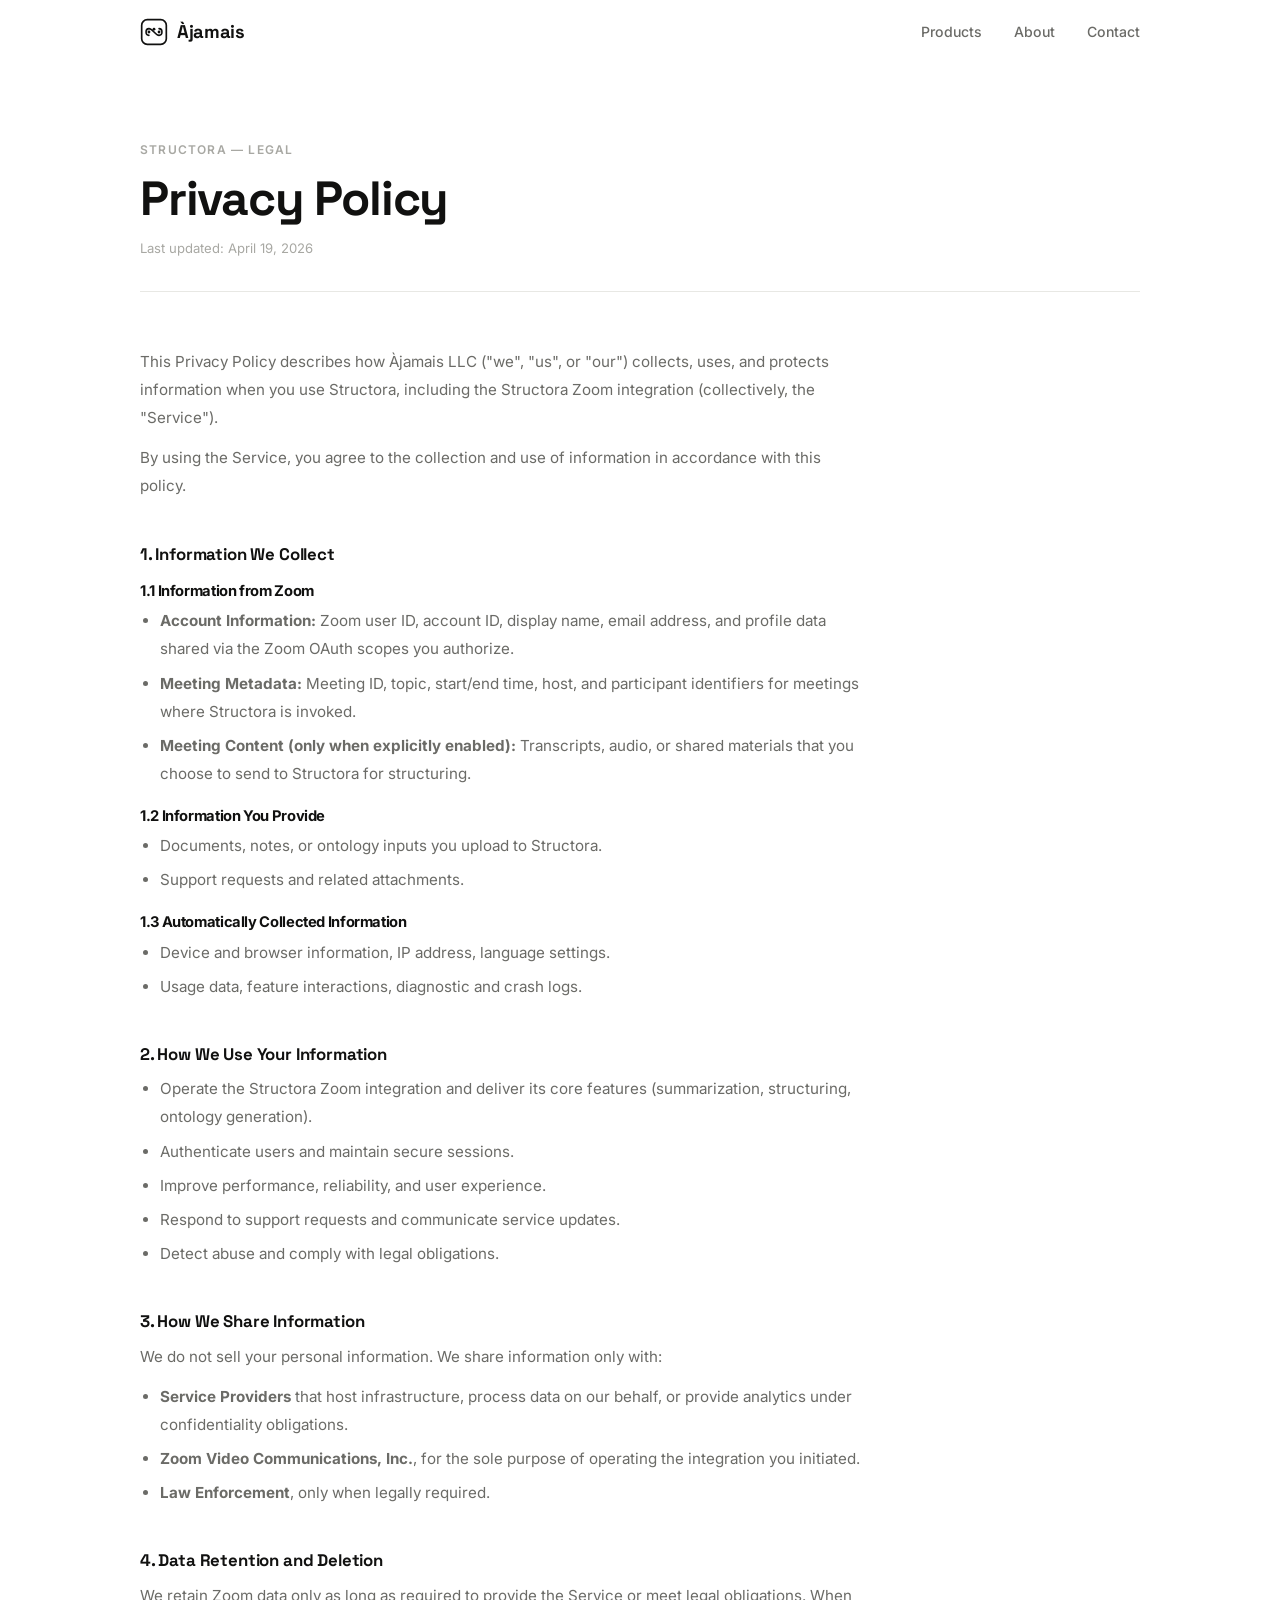
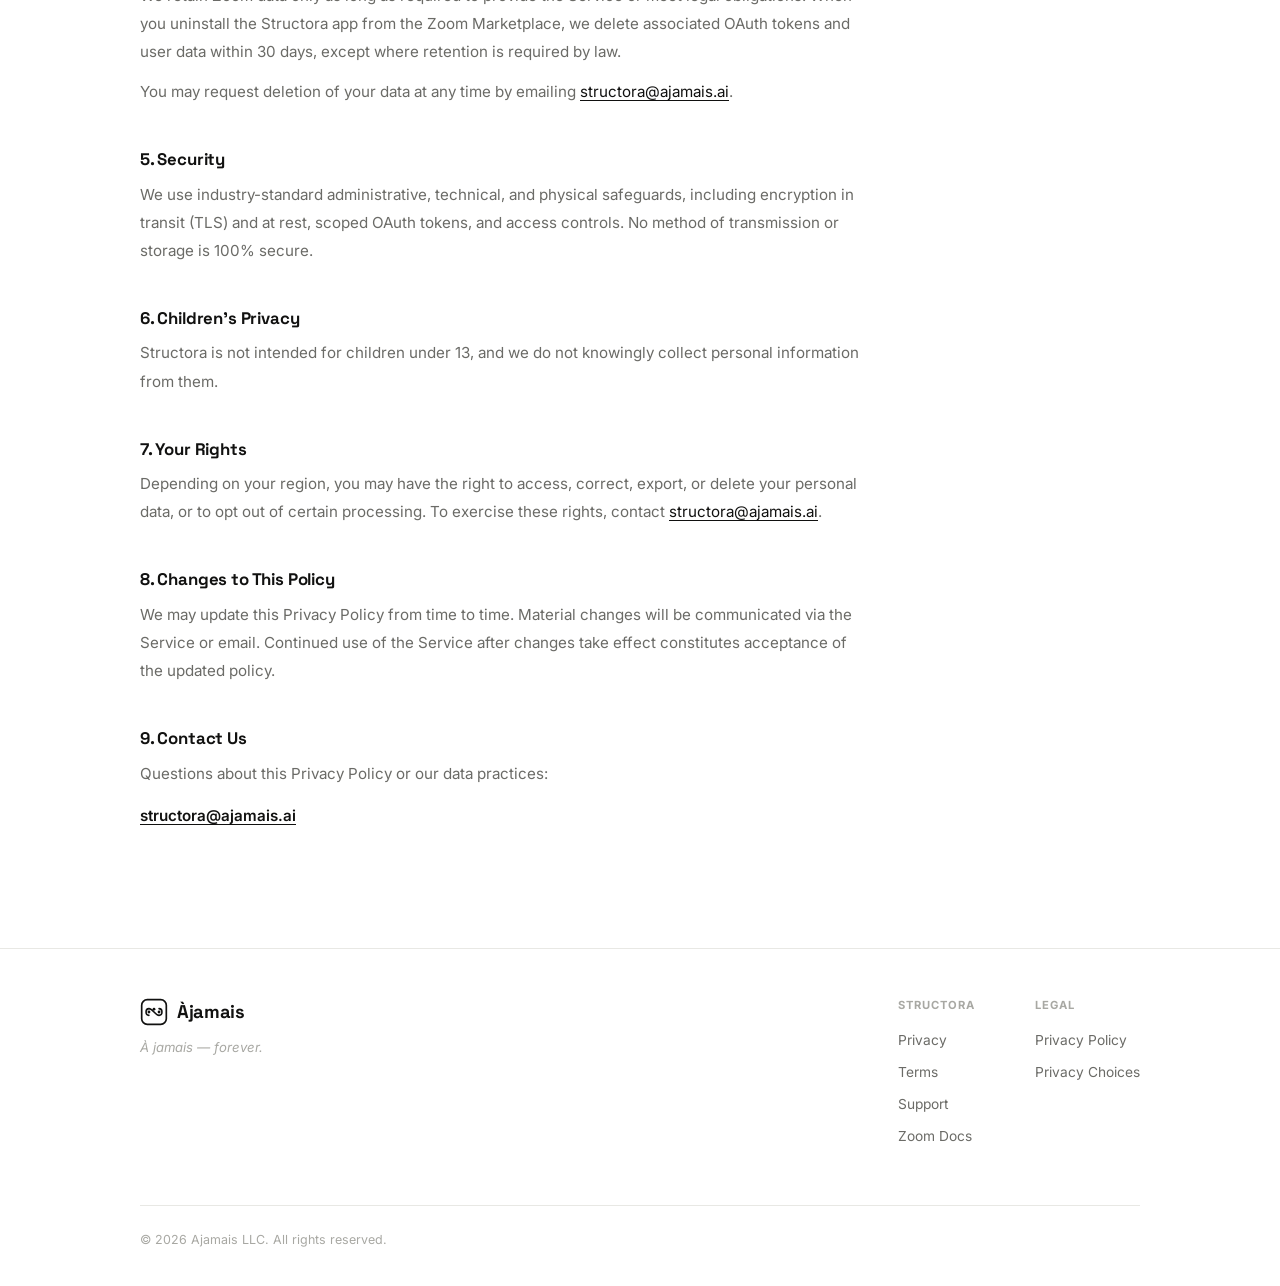
==== structora/privacy/index.html @ b56a64df "Add Structora placeholder pages for Zoom app review Zoom Marketplace review requires publicly reacha" ====
<!DOCTYPE html>
<html lang="en">
<head>
  <meta charset="UTF-8" />
  <meta name="viewport" content="width=device-width, initial-scale=1.0" />
  <title>Privacy Policy — Structora by Àjamais</title>
  <meta name="description" content="Privacy Policy for Structora and the Structora Zoom integration by Àjamais LLC." />
  <link rel="preconnect" href="https://fonts.googleapis.com" />
  <link rel="preconnect" href="https://fonts.gstatic.com" crossorigin />
  <link href="https://fonts.googleapis.com/css2?family=Inter:wght@300;400;500;600;700;800;900&family=Space+Grotesk:wght@500;600;700;800&display=swap" rel="stylesheet" />
  <link rel="stylesheet" href="/styles.css" />
  <style>
    .legal-page { padding: 140px 0 120px; }
    .legal-header { margin-bottom: 56px; padding-bottom: 32px; border-bottom: 1px solid var(--border); }
    .legal-header .eyebrow { font-size: 0.75rem; font-weight: 600; letter-spacing: 0.1em; text-transform: uppercase; color: var(--text-3); margin-bottom: 14px; }
    .legal-header h1 { font-size: clamp(2rem, 4vw, 3rem); font-family: 'Space Grotesk', sans-serif; font-weight: 700; letter-spacing: -0.025em; margin-bottom: 12px; }
    .legal-header .updated { font-size: 0.82rem; color: var(--text-3); }
    .legal-body { max-width: 720px; }
    .legal-body h2 { font-size: 1.05rem; font-weight: 700; font-family: 'Space Grotesk', sans-serif; letter-spacing: -0.01em; margin: 44px 0 12px; color: var(--text); }
    .legal-body h3 { font-size: 0.92rem; font-weight: 700; font-family: 'Inter', sans-serif; margin: 20px 0 8px; color: var(--text); }
    .legal-body p { font-size: 0.95rem; color: var(--text-2); line-height: 1.85; margin-bottom: 12px; }
    .legal-body ul { margin: 8px 0 12px 20px; }
    .legal-body ul li { font-size: 0.95rem; color: var(--text-2); line-height: 1.85; margin-bottom: 6px; }
    .legal-body a { color: var(--text); text-decoration: underline; text-underline-offset: 3px; }
    .legal-body a:hover { color: var(--text-2); }
    .legal-email { display: inline-block; margin-top: 4px; font-weight: 600; color: var(--text); font-size: 0.95rem; }
  </style>
</head>
<body>

  <nav id="navbar" class="scrolled">
    <div class="nav-inner">
      <a href="/" class="logo">
        <svg class="logo-icon" viewBox="0 0 100 100" fill="none" xmlns="http://www.w3.org/2000/svg">
          <rect x="6" y="6" width="88" height="88" rx="20" stroke="currentColor" stroke-width="6"/>
          <path d="M32 62 C18 62 18 38 32 38 C46 38 54 62 68 62 C82 62 82 38 68 38" stroke="currentColor" stroke-width="5.5" stroke-linecap="round" fill="none"/>
          <circle cx="32" cy="50" r="5" fill="currentColor"/>
          <circle cx="68" cy="50" r="5" fill="currentColor"/>
          <circle cx="50" cy="40" r="5" fill="currentColor"/>
        </svg>
        <span class="logo-text">Àjamais</span>
      </a>
      <ul class="nav-links">
        <li><a href="/#products">Products</a></li>
        <li><a href="/#about">About</a></li>
        <li><a href="/#contact">Contact</a></li>
      </ul>
    </div>
  </nav>

  <main class="legal-page">
    <div class="container">
      <div class="legal-header">
        <p class="eyebrow">Structora — Legal</p>
        <h1>Privacy Policy</h1>
        <p class="updated">Last updated: April 19, 2026</p>
      </div>

      <div class="legal-body">
        <p>This Privacy Policy describes how Àjamais LLC ("we", "us", or "our") collects, uses, and protects information when you use Structora, including the Structora Zoom integration (collectively, the "Service").</p>
        <p>By using the Service, you agree to the collection and use of information in accordance with this policy.</p>

        <h2>1. Information We Collect</h2>
        <h3>1.1 Information from Zoom</h3>
        <ul>
          <li><strong>Account Information:</strong> Zoom user ID, account ID, display name, email address, and profile data shared via the Zoom OAuth scopes you authorize.</li>
          <li><strong>Meeting Metadata:</strong> Meeting ID, topic, start/end time, host, and participant identifiers for meetings where Structora is invoked.</li>
          <li><strong>Meeting Content (only when explicitly enabled):</strong> Transcripts, audio, or shared materials that you choose to send to Structora for structuring.</li>
        </ul>
        <h3>1.2 Information You Provide</h3>
        <ul>
          <li>Documents, notes, or ontology inputs you upload to Structora.</li>
          <li>Support requests and related attachments.</li>
        </ul>
        <h3>1.3 Automatically Collected Information</h3>
        <ul>
          <li>Device and browser information, IP address, language settings.</li>
          <li>Usage data, feature interactions, diagnostic and crash logs.</li>
        </ul>

        <h2>2. How We Use Your Information</h2>
        <ul>
          <li>Operate the Structora Zoom integration and deliver its core features (summarization, structuring, ontology generation).</li>
          <li>Authenticate users and maintain secure sessions.</li>
          <li>Improve performance, reliability, and user experience.</li>
          <li>Respond to support requests and communicate service updates.</li>
          <li>Detect abuse and comply with legal obligations.</li>
        </ul>

        <h2>3. How We Share Information</h2>
        <p>We do not sell your personal information. We share information only with:</p>
        <ul>
          <li><strong>Service Providers</strong> that host infrastructure, process data on our behalf, or provide analytics under confidentiality obligations.</li>
          <li><strong>Zoom Video Communications, Inc.</strong>, for the sole purpose of operating the integration you initiated.</li>
          <li><strong>Law Enforcement</strong>, only when legally required.</li>
        </ul>

        <h2>4. Data Retention and Deletion</h2>
        <p>We retain Zoom data only as long as required to provide the Service or meet legal obligations. When you uninstall the Structora app from the Zoom Marketplace, we delete associated OAuth tokens and user data within 30 days, except where retention is required by law.</p>
        <p>You may request deletion of your data at any time by emailing <a href="mailto:structora@ajamais.ai">structora@ajamais.ai</a>.</p>

        <h2>5. Security</h2>
        <p>We use industry-standard administrative, technical, and physical safeguards, including encryption in transit (TLS) and at rest, scoped OAuth tokens, and access controls. No method of transmission or storage is 100% secure.</p>

        <h2>6. Children's Privacy</h2>
        <p>Structora is not intended for children under 13, and we do not knowingly collect personal information from them.</p>

        <h2>7. Your Rights</h2>
        <p>Depending on your region, you may have the right to access, correct, export, or delete your personal data, or to opt out of certain processing. To exercise these rights, contact <a href="mailto:structora@ajamais.ai">structora@ajamais.ai</a>.</p>

        <h2>8. Changes to This Policy</h2>
        <p>We may update this Privacy Policy from time to time. Material changes will be communicated via the Service or email. Continued use of the Service after changes take effect constitutes acceptance of the updated policy.</p>

        <h2>9. Contact Us</h2>
        <p>Questions about this Privacy Policy or our data practices:</p>
        <a href="mailto:structora@ajamais.ai" class="legal-email">structora@ajamais.ai</a>
      </div>
    </div>
  </main>

  <footer class="footer">
    <div class="container">
      <div class="footer-inner">
        <div class="footer-brand">
          <a href="/" class="logo">
            <svg class="logo-icon" viewBox="0 0 100 100" fill="none" xmlns="http://www.w3.org/2000/svg">
              <rect x="6" y="6" width="88" height="88" rx="20" stroke="currentColor" stroke-width="6"/>
              <path d="M32 62 C18 62 18 38 32 38 C46 38 54 62 68 62 C82 62 82 38 68 38" stroke="currentColor" stroke-width="5.5" stroke-linecap="round" fill="none"/>
              <circle cx="32" cy="50" r="5" fill="currentColor"/>
              <circle cx="68" cy="50" r="5" fill="currentColor"/>
              <circle cx="50" cy="40" r="5" fill="currentColor"/>
            </svg>
            <span class="logo-text">Àjamais</span>
          </a>
          <p>À jamais — forever.</p>
        </div>
        <div class="footer-links">
          <div class="footer-col">
            <h5>Structora</h5>
            <a href="/structora/privacy">Privacy</a>
            <a href="/structora/terms">Terms</a>
            <a href="/structora/support">Support</a>
            <a href="/structora/docs/zoom">Zoom Docs</a>
          </div>
          <div class="footer-col">
            <h5>Legal</h5>
            <a href="/privacy">Privacy Policy</a>
            <a href="/user-privacy">Privacy Choices</a>
          </div>
        </div>
      </div>
      <div class="footer-bottom">
        <p>© 2026 Ajamais LLC. All rights reserved.</p>
      </div>
    </div>
  </footer>

  <script src="/script.js"></script>
</body>
</html>
---- styles.css ----
/* ============================================================
   AJAMAIS — Clean Light Design
   ============================================================ */

*, *::before, *::after { box-sizing: border-box; margin: 0; padding: 0; }

:root {
  --bg: #ffffff;
  --bg-2: #f8f8f6;
  --bg-3: #f2f2ef;
  --surface: #ffffff;
  --border: #e8e8e4;
  --border-dark: #d0d0cb;
  --text: #111110;
  --text-2: #6b6b67;
  --text-3: #a8a8a3;
  --accent: #111110;
  --radius: 16px;
  --radius-sm: 10px;
  --transition: 0.2s cubic-bezier(0.4, 0, 0.2, 1);
}

html { scroll-behavior: smooth; font-size: 16px; }

body {
  font-family: 'Inter', sans-serif;
  background: var(--bg);
  color: var(--text);
  line-height: 1.6;
  overflow-x: hidden;
  -webkit-font-smoothing: antialiased;
}

a { text-decoration: none; color: inherit; }

.container { max-width: 1080px; margin: 0 auto; padding: 0 40px; }

/* ---------- TYPE ---------- */
h1, h2, h3 {
  font-family: 'Space Grotesk', sans-serif;
  font-weight: 700;
  line-height: 1.1;
  letter-spacing: -0.025em;
}

.section-tag {
  display: inline-block;
  font-size: 0.72rem;
  font-weight: 600;
  letter-spacing: 0.1em;
  text-transform: uppercase;
  color: var(--text-3);
  margin-bottom: 16px;
}

.section-header { text-align: center; margin-bottom: 64px; }
.section-title { font-size: clamp(1.8rem, 3.5vw, 2.6rem); color: var(--text); margin-bottom: 12px; }
.section-subtitle { font-size: 1rem; color: var(--text-2); max-width: 480px; margin: 0 auto; }

/* ---------- BUTTONS ---------- */
.btn {
  display: inline-flex;
  align-items: center;
  gap: 8px;
  padding: 11px 22px;
  border-radius: 100px;
  font-weight: 600;
  font-size: 0.9rem;
  cursor: pointer;
  border: none;
  transition: all var(--transition);
}

.btn-primary {
  background: var(--text);
  color: #fff;
}
.btn-primary:hover { background: #333; transform: translateY(-1px); }

.btn-outline {
  background: transparent;
  color: var(--text);
  border: 1.5px solid var(--border-dark);
}
.btn-outline:hover { border-color: var(--text); background: var(--bg-2); }

.btn-lg { padding: 14px 30px; font-size: 0.95rem; }

/* ---------- NAV ---------- */
#navbar {
  position: fixed;
  top: 0; left: 0; right: 0;
  z-index: 1000;
  transition: background var(--transition), box-shadow var(--transition);
}

#navbar.scrolled {
  background: rgba(255,255,255,0.92);
  backdrop-filter: blur(16px);
  -webkit-backdrop-filter: blur(16px);
  box-shadow: 0 1px 0 var(--border);
}

.nav-inner {
  max-width: 1080px;
  margin: 0 auto;
  padding: 0 40px;
  height: 64px;
  display: flex;
  align-items: center;
  gap: 40px;
}

.logo {
  display: flex;
  align-items: center;
  gap: 9px;
  font-family: 'Space Grotesk', sans-serif;
  font-weight: 700;
  font-size: 1.15rem;
  letter-spacing: -0.02em;
  color: var(--text);
}

.logo-icon {
  width: 28px; height: 28px;
  color: var(--text);
  flex-shrink: 0;
}

.nav-links {
  display: flex;
  align-items: center;
  gap: 32px;
  list-style: none;
  margin-left: auto;
}

.nav-links a {
  color: var(--text-2);
  font-size: 0.88rem;
  font-weight: 500;
  transition: color var(--transition);
}
.nav-links a:hover { color: var(--text); }

.hamburger {
  display: none;
  flex-direction: column;
  gap: 5px;
  background: none;
  border: none;
  cursor: pointer;
  padding: 4px;
  margin-left: auto;
}
.hamburger span {
  display: block;
  width: 22px; height: 1.5px;
  background: var(--text);
  border-radius: 2px;
  transition: all var(--transition);
}

.mobile-menu {
  display: none;
  flex-direction: column;
  padding: 12px 40px 24px;
  background: rgba(255,255,255,0.97);
  backdrop-filter: blur(16px);
  border-top: 1px solid var(--border);
}
.mobile-menu a {
  font-size: 1rem;
  font-weight: 500;
  color: var(--text-2);
  padding: 12px 0;
  border-bottom: 1px solid var(--border);
  transition: color var(--transition);
}
.mobile-menu a:hover { color: var(--text); }
.mobile-menu.open { display: flex; }

/* ---------- HERO ---------- */
.hero {
  padding-top: 64px;
  min-height: 88vh;
  display: flex;
  align-items: center;
  border-bottom: 1px solid var(--border);
}

.hero-content {
  padding: 100px 40px 120px;
  max-width: 760px;
}

.hero-eyebrow {
  font-size: 0.78rem;
  font-weight: 600;
  letter-spacing: 0.1em;
  text-transform: uppercase;
  color: var(--text-3);
  margin-bottom: 28px;
  display: block;
}

.hero-title {
  font-size: clamp(3.5rem, 7vw, 6rem);
  margin-bottom: 24px;
  color: var(--text);
}

.hero-subtitle {
  font-size: 1.15rem;
  color: var(--text-2);
  line-height: 1.75;
  max-width: 480px;
  margin-bottom: 44px;
  font-weight: 400;
}

.hero-actions { display: flex; align-items: center; gap: 14px; }

/* ---------- PARTNERS ---------- */
.partners {
  padding: 72px 0 88px;
  border-top: 1px solid var(--border);
  border-bottom: 1px solid var(--border);
}

.partners-label {
  font-size: 0.7rem;
  font-weight: 600;
  letter-spacing: 0.1em;
  text-transform: uppercase;
  color: var(--text-3);
  text-align: center;
  margin-bottom: 56px;
}

.partners-row {
  display: flex;
  align-items: center;
  justify-content: center;
  gap: 100px;
  flex-wrap: wrap;
}

.partner-logo {
  display: flex;
  flex-direction: column;
  align-items: center;
  gap: 16px;
  transition: opacity var(--transition);
}

.partner-logo:hover { opacity: 0.7; }

.partner-logo img {
  width: 72px;
  height: 72px;
  object-fit: contain;
  border-radius: 14px;
}

.partner-logo span {
  font-size: 0.85rem;
  font-weight: 600;
  letter-spacing: 0.04em;
  color: var(--text-2);
}

/* ---------- PRODUCTS ---------- */
.products {
  padding: 120px 0;
}

.products-grid {
  display: grid;
  grid-template-columns: repeat(3, 1fr);
  gap: 1px;
  background: var(--border);
  border: 1px solid var(--border);
  border-radius: var(--radius);
  overflow: hidden;
}

.product-card {
  background: var(--bg);
  padding: 44px 40px;
  display: flex;
  flex-direction: column;
  gap: 14px;
  transition: background var(--transition);
  position: relative;
}

.product-card:hover { background: var(--bg-2); }

.product-header {
  display: flex;
  align-items: flex-start;
  justify-content: space-between;
  margin-bottom: 4px;
}

.product-icon {
  width: 44px; height: 44px;
  border-radius: 11px;
  display: flex;
  align-items: center;
  justify-content: center;
  font-weight: 800;
  font-size: 0.85rem;
  border: 1px solid var(--border);
}

.vex-icon { background: none; border: none; }
.vex-icon svg { width: 44px; height: 44px; }

.onelian-icon {
  background: #f0f9ff;
  color: #0369a1;
  border-color: #bae6fd;
}

.structora-icon {
  background: #f0fdf4;
  color: #15803d;
  border-color: #bbf7d0;
}

.product-status {
  padding: 3px 9px;
  border-radius: 100px;
  font-size: 0.68rem;
  font-weight: 600;
  letter-spacing: 0.04em;
}

.status-live {
  background: #f0fdf4;
  border: 1px solid #bbf7d0;
  color: #15803d;
}

.status-soon {
  background: var(--bg-3);
  border: 1px solid var(--border);
  color: var(--text-3);
}

.product-name {
  font-size: 1.4rem;
  font-family: 'Space Grotesk', sans-serif;
  font-weight: 700;
  color: var(--text);
}

.product-tagline {
  font-size: 0.85rem;
  color: var(--text-2);
  margin-top: -8px;
}

.product-desc {
  font-size: 0.9rem;
  color: var(--text-2);
  line-height: 1.75;
  flex: 1;
}

.product-desc-placeholder { font-style: italic; }

.product-platforms {
  display: flex;
  gap: 8px;
  flex-wrap: wrap;
}

.product-platforms span {
  display: inline-flex;
  align-items: center;
  gap: 4px;
  font-size: 0.72rem;
  font-weight: 500;
  color: var(--text-3);
}

.product-platforms svg { width: 11px; height: 11px; }

.btn-vex {
  display: inline-flex;
  align-items: center;
  gap: 6px;
  padding: 9px 18px;
  background: var(--text);
  color: white;
  border-radius: 100px;
  font-weight: 600;
  font-size: 0.85rem;
  width: fit-content;
  transition: all var(--transition);
  margin-top: 4px;
}
.btn-vex:hover { background: #333; transform: translateY(-1px); }
.btn-vex svg { width: 14px; height: 14px; }

/* Coming soon */
.btn-early-access {
  font-size: 0.88rem;
  font-weight: 600;
  color: var(--text-2);
  transition: color var(--transition);
  margin-top: 4px;
}
.btn-early-access:hover { color: var(--text); }

/* ---------- ABOUT ---------- */
.about {
  padding: 120px 0;
  border-top: 1px solid var(--border);
  background: var(--bg-2);
}

.about-inner {
  display: grid;
  grid-template-columns: 1fr 1fr;
  gap: 100px;
  align-items: center;
}

.about-text .section-tag { display: block; }

.about-text p {
  color: var(--text-2);
  line-height: 1.85;
  margin-bottom: 16px;
  font-size: 1rem;
}

.about-stats {
  display: flex;
  flex-direction: column;
  gap: 0;
  border: 1px solid var(--border);
  border-radius: var(--radius);
  overflow: hidden;
  background: white;
}

.stat-card {
  display: flex;
  align-items: center;
  gap: 24px;
  padding: 28px 32px;
  border-bottom: 1px solid var(--border);
  transition: background var(--transition);
}
.stat-card:last-child { border-bottom: none; }
.stat-card:hover { background: var(--bg-2); }

.stat-num {
  font-family: 'Space Grotesk', sans-serif;
  font-size: 2rem;
  font-weight: 800;
  color: var(--text);
  min-width: 48px;
  line-height: 1;
}

.stat-label {
  font-size: 0.9rem;
  color: var(--text-2);
}

/* ---------- CONTACT ---------- */
.contact {
  padding: 120px 0;
  border-top: 1px solid var(--border);
}

.contact-box {
  max-width: 540px;
  margin: 0 auto;
  text-align: center;
}

.contact-box h2 {
  font-size: clamp(2.2rem, 5vw, 3.2rem);
  margin-bottom: 12px;
}

.contact-box > p {
  color: var(--text-2);
  margin-bottom: 36px;
  font-size: 1rem;
}

/* ---------- FOOTER ---------- */
.footer {
  border-top: 1px solid var(--border);
  padding: 48px 0 36px;
  background: var(--bg);
}

.footer-inner {
  display: flex;
  justify-content: space-between;
  align-items: flex-start;
  gap: 60px;
  margin-bottom: 48px;
}

.footer-brand p {
  color: var(--text-3);
  font-size: 0.82rem;
  margin-top: 10px;
  font-style: italic;
}

.footer-links { display: flex; gap: 60px; }

.footer-col h5 {
  font-size: 0.7rem;
  font-weight: 700;
  text-transform: uppercase;
  letter-spacing: 0.09em;
  color: var(--text-3);
  margin-bottom: 14px;
  font-family: 'Inter', sans-serif;
}

.footer-col a {
  display: block;
  color: var(--text-2);
  font-size: 0.86rem;
  margin-bottom: 10px;
  transition: color var(--transition);
}
.footer-col a:hover { color: var(--text); }

.footer-bottom {
  padding-top: 24px;
  border-top: 1px solid var(--border);
}
.footer-bottom p { font-size: 0.78rem; color: var(--text-3); }

/* ---------- ANIMATIONS ---------- */
.animate-fade-up {
  opacity: 0;
  transform: translateY(20px);
  animation: fadeUp 0.6s ease forwards;
}

.delay-1 { animation-delay: 0.08s; }
.delay-2 { animation-delay: 0.18s; }
.delay-3 { animation-delay: 0.28s; }

@keyframes fadeUp {
  to { opacity: 1; transform: translateY(0); }
}

.reveal {
  opacity: 0;
  transform: translateY(16px);
  transition: opacity 0.5s ease, transform 0.5s ease;
}
.reveal.visible { opacity: 1; transform: translateY(0); }
.reveal[data-index="1"] { transition-delay: 0.08s; }
.reveal[data-index="2"] { transition-delay: 0.16s; }

/* ---------- RESPONSIVE ---------- */
@media (max-width: 960px) {
  .products-grid {
    grid-template-columns: 1fr;
    max-width: 480px;
    margin: 0 auto;
  }
  .about-inner { grid-template-columns: 1fr; gap: 56px; }
}

@media (max-width: 768px) {
  .container { padding: 0 24px; }
  .nav-inner { padding: 0 24px; }
  .nav-links { display: none; }
  .hamburger { display: flex; }
  .mobile-menu { padding: 12px 24px 24px; }
  .hero-content { padding: 80px 24px 100px; }
  .footer-inner { flex-direction: column; gap: 32px; }
  .contact-box { padding: 0 4px; }
}

@media (max-width: 480px) {
  .hero-title { font-size: 3rem; }
  .hero-actions { flex-direction: column; align-items: flex-start; }
  .notify-form { flex-direction: column; }
  .footer-links { flex-direction: column; gap: 28px; }
}
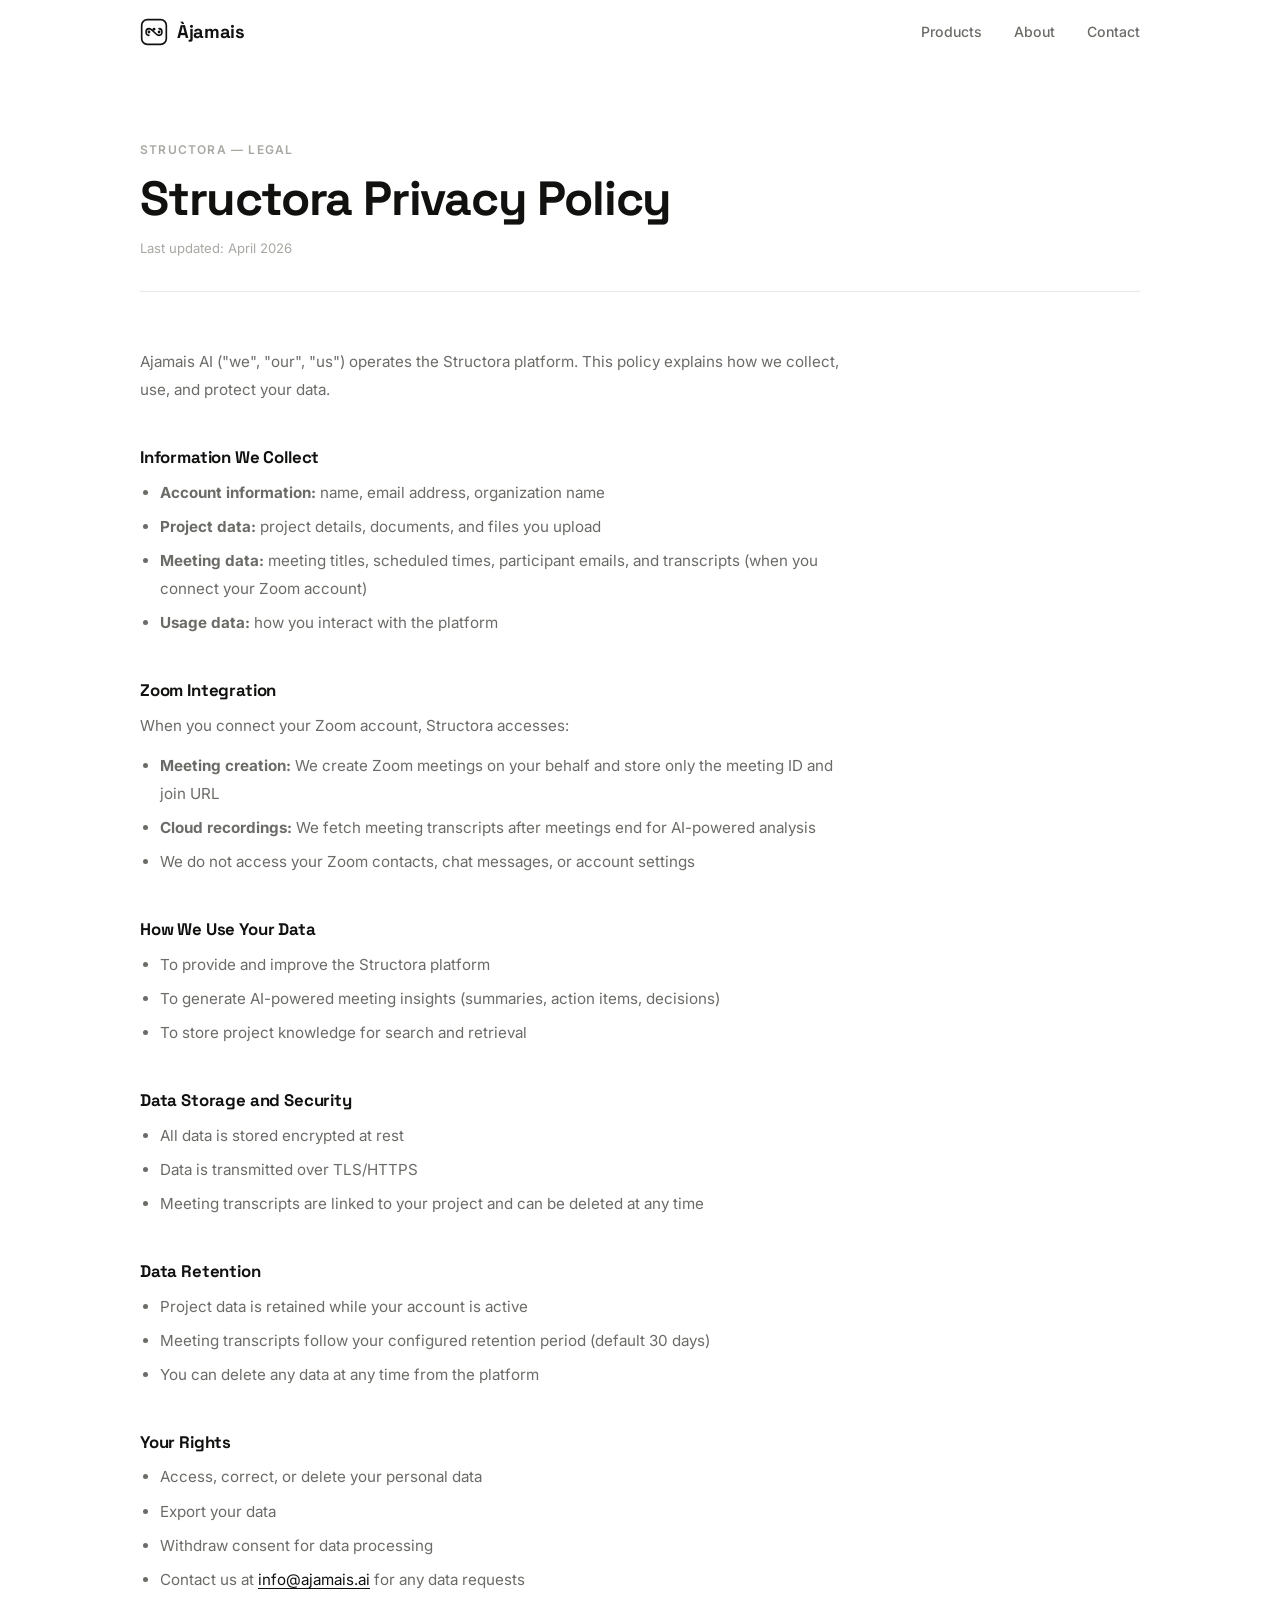
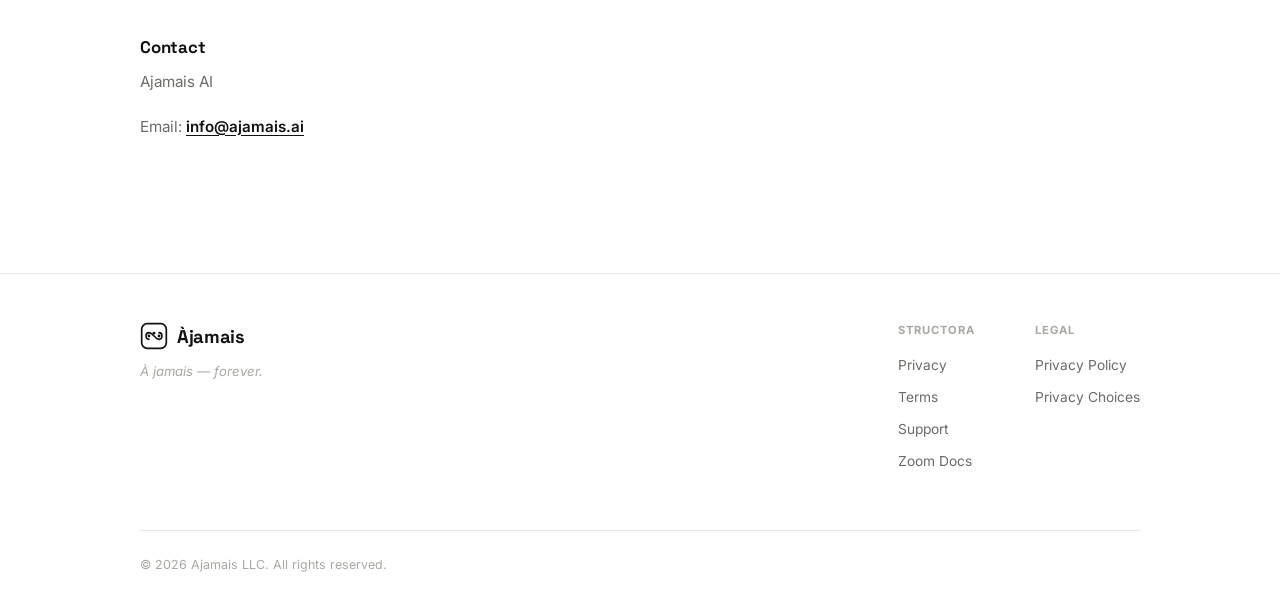
==== commit f852f95a: "Update Structora placeholder pages with provided copy; use info@ajamais.ai Replace page content with" ====
--- a/structora/privacy/index.html
+++ b/structora/privacy/index.html
@@ -4,7 +4,7 @@
   <meta charset="UTF-8" />
   <meta name="viewport" content="width=device-width, initial-scale=1.0" />
   <title>Privacy Policy — Structora by Àjamais</title>
-  <meta name="description" content="Privacy Policy for Structora and the Structora Zoom integration by Àjamais LLC." />
+  <meta name="description" content="Privacy Policy for Structora by Ajamais AI." />
   <link rel="preconnect" href="https://fonts.googleapis.com" />
   <link rel="preconnect" href="https://fonts.gstatic.com" crossorigin />
   <link href="https://fonts.googleapis.com/css2?family=Inter:wght@300;400;500;600;700;800;900&family=Space+Grotesk:wght@500;600;700;800&display=swap" rel="stylesheet" />
@@ -52,68 +52,61 @@
     <div class="container">
       <div class="legal-header">
         <p class="eyebrow">Structora — Legal</p>
-        <h1>Privacy Policy</h1>
-        <p class="updated">Last updated: April 19, 2026</p>
+        <h1>Structora Privacy Policy</h1>
+        <p class="updated">Last updated: April 2026</p>
       </div>
 
       <div class="legal-body">
-        <p>This Privacy Policy describes how Àjamais LLC ("we", "us", or "our") collects, uses, and protects information when you use Structora, including the Structora Zoom integration (collectively, the "Service").</p>
-        <p>By using the Service, you agree to the collection and use of information in accordance with this policy.</p>
+        <p>Ajamais AI ("we", "our", "us") operates the Structora platform. This policy explains how we collect, use, and protect your data.</p>
 
-        <h2>1. Information We Collect</h2>
-        <h3>1.1 Information from Zoom</h3>
+        <h2>Information We Collect</h2>
         <ul>
-          <li><strong>Account Information:</strong> Zoom user ID, account ID, display name, email address, and profile data shared via the Zoom OAuth scopes you authorize.</li>
-          <li><strong>Meeting Metadata:</strong> Meeting ID, topic, start/end time, host, and participant identifiers for meetings where Structora is invoked.</li>
-          <li><strong>Meeting Content (only when explicitly enabled):</strong> Transcripts, audio, or shared materials that you choose to send to Structora for structuring.</li>
-        </ul>
-        <h3>1.2 Information You Provide</h3>
-        <ul>
-          <li>Documents, notes, or ontology inputs you upload to Structora.</li>
-          <li>Support requests and related attachments.</li>
-        </ul>
-        <h3>1.3 Automatically Collected Information</h3>
-        <ul>
-          <li>Device and browser information, IP address, language settings.</li>
-          <li>Usage data, feature interactions, diagnostic and crash logs.</li>
+          <li><strong>Account information:</strong> name, email address, organization name</li>
+          <li><strong>Project data:</strong> project details, documents, and files you upload</li>
+          <li><strong>Meeting data:</strong> meeting titles, scheduled times, participant emails, and transcripts (when you connect your Zoom account)</li>
+          <li><strong>Usage data:</strong> how you interact with the platform</li>
         </ul>
 
-        <h2>2. How We Use Your Information</h2>
+        <h2>Zoom Integration</h2>
+        <p>When you connect your Zoom account, Structora accesses:</p>
         <ul>
-          <li>Operate the Structora Zoom integration and deliver its core features (summarization, structuring, ontology generation).</li>
-          <li>Authenticate users and maintain secure sessions.</li>
-          <li>Improve performance, reliability, and user experience.</li>
-          <li>Respond to support requests and communicate service updates.</li>
-          <li>Detect abuse and comply with legal obligations.</li>
+          <li><strong>Meeting creation:</strong> We create Zoom meetings on your behalf and store only the meeting ID and join URL</li>
+          <li><strong>Cloud recordings:</strong> We fetch meeting transcripts after meetings end for AI-powered analysis</li>
+          <li>We do not access your Zoom contacts, chat messages, or account settings</li>
         </ul>
 
-        <h2>3. How We Share Information</h2>
-        <p>We do not sell your personal information. We share information only with:</p>
+        <h2>How We Use Your Data</h2>
         <ul>
-          <li><strong>Service Providers</strong> that host infrastructure, process data on our behalf, or provide analytics under confidentiality obligations.</li>
-          <li><strong>Zoom Video Communications, Inc.</strong>, for the sole purpose of operating the integration you initiated.</li>
-          <li><strong>Law Enforcement</strong>, only when legally required.</li>
+          <li>To provide and improve the Structora platform</li>
+          <li>To generate AI-powered meeting insights (summaries, action items, decisions)</li>
+          <li>To store project knowledge for search and retrieval</li>
         </ul>
 
-        <h2>4. Data Retention and Deletion</h2>
-        <p>We retain Zoom data only as long as required to provide the Service or meet legal obligations. When you uninstall the Structora app from the Zoom Marketplace, we delete associated OAuth tokens and user data within 30 days, except where retention is required by law.</p>
-        <p>You may request deletion of your data at any time by emailing <a href="mailto:structora@ajamais.ai">structora@ajamais.ai</a>.</p>
+        <h2>Data Storage and Security</h2>
+        <ul>
+          <li>All data is stored encrypted at rest</li>
+          <li>Data is transmitted over TLS/HTTPS</li>
+          <li>Meeting transcripts are linked to your project and can be deleted at any time</li>
+        </ul>
 
-        <h2>5. Security</h2>
-        <p>We use industry-standard administrative, technical, and physical safeguards, including encryption in transit (TLS) and at rest, scoped OAuth tokens, and access controls. No method of transmission or storage is 100% secure.</p>
+        <h2>Data Retention</h2>
+        <ul>
+          <li>Project data is retained while your account is active</li>
+          <li>Meeting transcripts follow your configured retention period (default 30 days)</li>
+          <li>You can delete any data at any time from the platform</li>
+        </ul>
 
-        <h2>6. Children's Privacy</h2>
-        <p>Structora is not intended for children under 13, and we do not knowingly collect personal information from them.</p>
+        <h2>Your Rights</h2>
+        <ul>
+          <li>Access, correct, or delete your personal data</li>
+          <li>Export your data</li>
+          <li>Withdraw consent for data processing</li>
+          <li>Contact us at <a href="mailto:info@ajamais.ai">info@ajamais.ai</a> for any data requests</li>
+        </ul>
 
-        <h2>7. Your Rights</h2>
-        <p>Depending on your region, you may have the right to access, correct, export, or delete your personal data, or to opt out of certain processing. To exercise these rights, contact <a href="mailto:structora@ajamais.ai">structora@ajamais.ai</a>.</p>
-
-        <h2>8. Changes to This Policy</h2>
-        <p>We may update this Privacy Policy from time to time. Material changes will be communicated via the Service or email. Continued use of the Service after changes take effect constitutes acceptance of the updated policy.</p>
-
-        <h2>9. Contact Us</h2>
-        <p>Questions about this Privacy Policy or our data practices:</p>
-        <a href="mailto:structora@ajamais.ai" class="legal-email">structora@ajamais.ai</a>
+        <h2>Contact</h2>
+        <p>Ajamais AI</p>
+        <p>Email: <a href="mailto:info@ajamais.ai" class="legal-email">info@ajamais.ai</a></p>
       </div>
     </div>
   </main>
